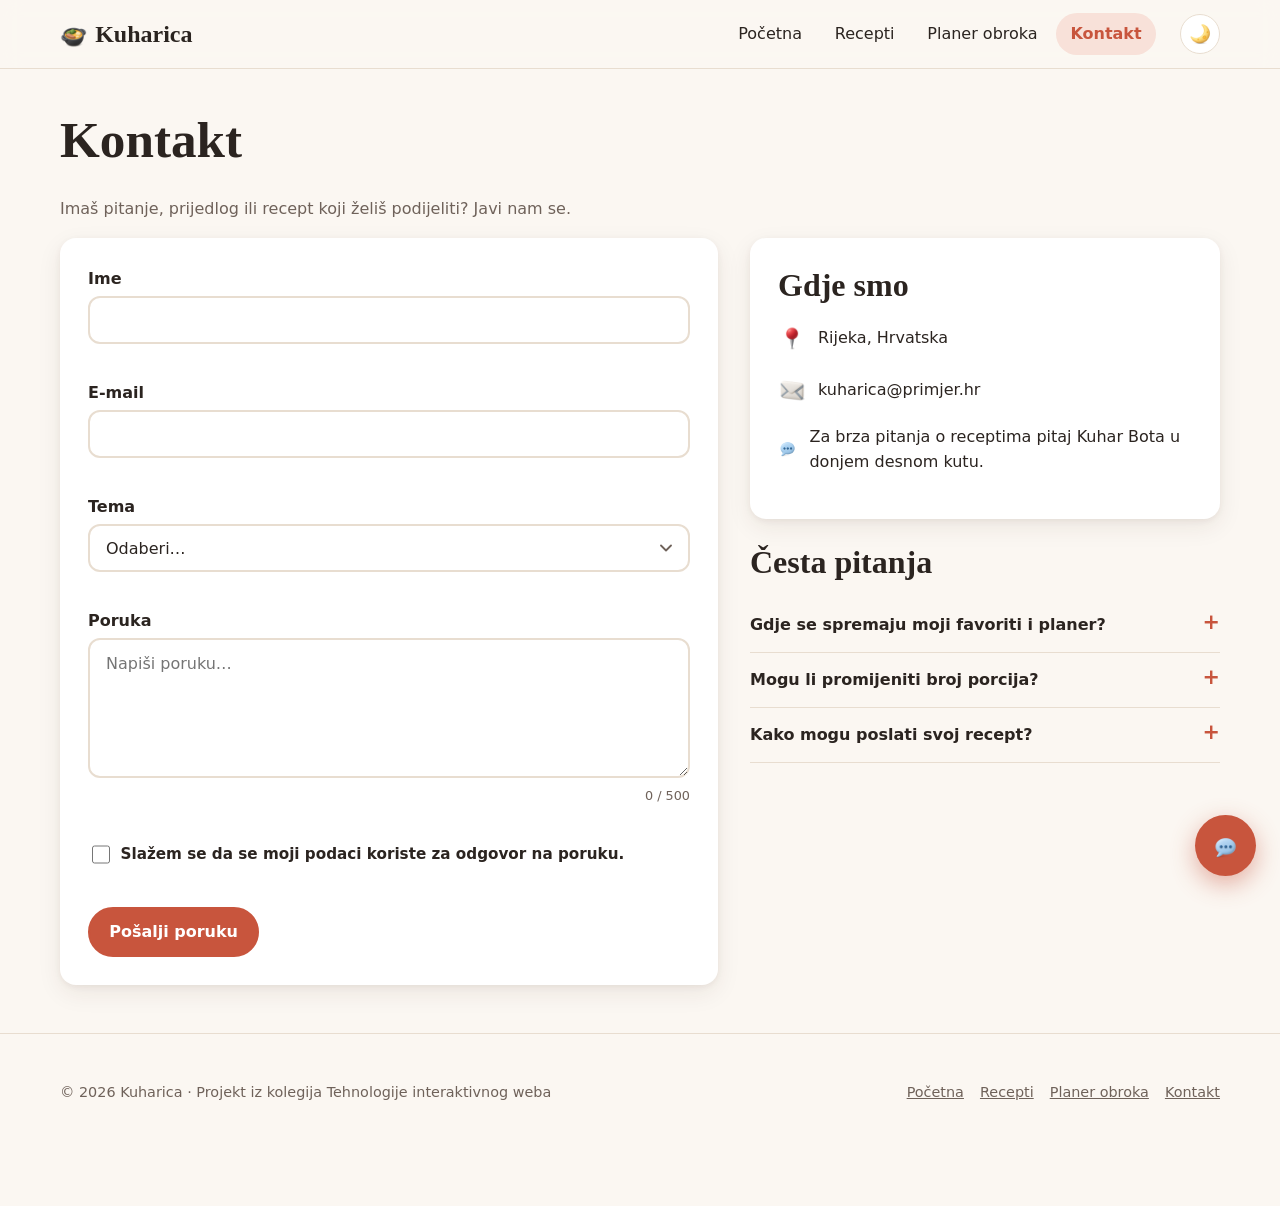
==== contact.html @ 8117932d "Rename code to English, replace emojis with Thiings icons, add recipe filter tags and polish form an" ====
<!DOCTYPE html>
<html lang="hr">
<head>
  <meta charset="UTF-8">
  <meta name="viewport" content="width=device-width, initial-scale=1.0">
  <meta name="description" content="Pošalji nam pitanje ili svoj recept.">
  <title>Kontakt | Kuharica</title>
  <link rel="icon" type="image/png" href="images/icons/pot.png">
  <link rel="stylesheet" href="css/style.css">
</head>
<body data-page="contact">
  <header class="header">
    <div class="wrapper header-content">
      <a href="index.html" class="logo"><span class="logo-icon"><img class="icon" src="images/icons/pot.png" alt=""></span><span class="logo-text">Kuharica</span></a>
      <nav class="navigation" id="navigation" aria-label="Glavna navigacija">
        <a href="index.html">Početna</a>
        <a href="recipes.html">Recepti</a>
        <a href="planner.html">Planer obroka</a>
        <a href="contact.html" class="active" aria-current="page">Kontakt</a>
      </nav>
      <div class="header-actions">
        <button class="btn-icon" id="theme-toggle" aria-label="Promijeni temu"><img class="icon" src="images/icons/moon.png" alt=""></button>
        <button class="btn-icon menu-btn" id="menu-toggle" aria-label="Izbornik" aria-expanded="false" aria-controls="navigation">☰</button>
      </div>
    </div>
  </header>

  <main>
    <div class="wrapper">
      <div class="page-title">
        <h1>Kontakt</h1>
        <p class="subtitle">Imaš pitanje, prijedlog ili recept koji želiš podijeliti? Javi nam se.</p>
      </div>

      <div class="contact-layout">
        <section class="block">
          <form id="contact-form" novalidate>
            <div class="field">
              <label for="name">Ime</label>
              <input type="text" id="name" autocomplete="name">
              <small class="error" aria-live="polite"></small>
            </div>
            <div class="field">
              <label for="email">E-mail</label>
              <input type="email" id="email" autocomplete="email">
              <small class="error" aria-live="polite"></small>
            </div>
            <div class="field">
              <label for="topic">Tema</label>
              <select id="topic">
                <option value="">Odaberi…</option>
                <option value="question">Pitanje o receptu</option>
                <option value="recipe">Želim poslati svoj recept</option>
                <option value="suggestion">Prijedlog ili pohvala</option>
                <option value="other">Ostalo</option>
              </select>
              <small class="error" aria-live="polite"></small>
            </div>
            <div class="field" id="recipe-field" hidden>
              <label for="recipe-name">Naziv recepta</label>
              <input type="text" id="recipe-name" placeholder="npr. Bakine fritule">
              <small class="error" aria-live="polite"></small>
            </div>
            <div class="field">
              <label for="message">Poruka</label>
              <textarea id="message" maxlength="500" placeholder="Napiši poruku…"></textarea>
              <span class="char-count" id="char-count">0 / 500</span>
              <small class="error" aria-live="polite"></small>
            </div>
            <div class="field">
              <label class="checkbox"><input type="checkbox" id="consent"> Slažem se da se moji podaci koriste za odgovor na poruku.</label>
              <small class="error" aria-live="polite"></small>
            </div>
            <button type="submit" class="btn btn-primary">Pošalji poruku</button>
          </form>

          <div class="success" id="success" hidden>
            <p class="success-emoji"><img class="icon" src="images/icons/check.png" alt=""></p>
            <h2>Hvala, <span id="success-name"></span>!</h2>
            <p>Tvoja poruka je zaprimljena. Javit ćemo ti se uskoro.</p>
            <button class="btn" id="new-message" type="button">Pošalji novu poruku</button>
          </div>
        </section>

        <aside>
          <div class="block">
            <h2>Gdje smo</h2>
            <div class="info-item"><span><img class="icon" src="images/icons/pin.png" alt=""></span><p>Rijeka, Hrvatska</p></div>
            <div class="info-item"><span><img class="icon" src="images/icons/envelope.png" alt=""></span><p>kuharica@primjer.hr</p></div>
            <div class="info-item"><span><img class="icon" src="images/icons/speech-bubble.png" alt=""></span><p>Za brza pitanja o receptima pitaj Kuhar Bota u donjem desnom kutu.</p></div>
          </div>

          <div class="questions">
            <h2>Česta pitanja</h2>
            <div class="question">
              <button class="question-btn" aria-expanded="false" aria-controls="answer-1">Gdje se spremaju moji favoriti i planer?</button>
              <div class="answer" id="answer-1" hidden><p>Lokalno u tvom pregledniku (localStorage). Ostaju spremljeni i kad zatvoriš stranicu, ali samo na tom uređaju.</p></div>
            </div>
            <div class="question">
              <button class="question-btn" aria-expanded="false" aria-controls="answer-2">Mogu li promijeniti broj porcija?</button>
              <div class="answer" id="answer-2" hidden><p>Da. Na stranici recepta upiši broj porcija ili koristi gumbe + i −, a količine sastojaka preračunat će se same.</p></div>
            </div>
            <div class="question">
              <button class="question-btn" aria-expanded="false" aria-controls="answer-3">Kako mogu poslati svoj recept?</button>
              <div class="answer" id="answer-3" hidden><p>U obrascu odaberi temu „Želim poslati svoj recept“, upiši naziv i opiši recept u poruci.</p></div>
            </div>
          </div>
        </aside>
      </div>
    </div>

  </main>

  <footer class="footer">
    <div class="wrapper footer-content">
      <p>© 2026 Kuharica · Projekt iz kolegija Tehnologije interaktivnog weba</p>
      <nav aria-label="Navigacija u podnožju"><a href="index.html">Početna</a> <a href="recipes.html">Recepti</a> <a href="planner.html">Planer obroka</a> <a href="contact.html">Kontakt</a></nav>
    </div>
  </footer>

  <script src="js/data.js"></script>
  <script src="js/main.js"></script>
  <script src="js/chatbot.js"></script>
</body>
</html>
---- css/style.css ----
/* =========================================================
   KUHARICA – STILOVI
   ========================================================= */

/* ---------- Varijable i teme ---------- */
:root {
  --background: #fbf7f2;
  --surface: #ffffff;
  --surface-2: #f4ece2;
  --text: #2b2420;
  --text-muted: #6f625a;
  --accent: #c8553d;
  --accent-dark: #a8432e;
  --accent-light: #f8e1d9;
  --green: #5d7a32;
  --border: #e8ddd0;
  --shadow: 0 2px 6px rgba(60, 40, 20, 0.06), 0 8px 24px rgba(60, 40, 20, 0.08);
  --radius: 16px;
  --font-heading: Georgia, "Times New Roman", serif;
  --font-body: system-ui, -apple-system, "Segoe UI", Roboto, Arial, sans-serif;
  --max-width: 1160px;
  color-scheme: light;
}

[data-theme="dark"] {
  --background: #1c1917;
  --surface: #282320;
  --surface-2: #332c28;
  --text: #f3ece6;
  --text-muted: #b5a89f;
  --accent: #e8765c;
  --accent-dark: #f08f78;
  --accent-light: #4a2e26;
  --green: #9bbd6a;
  --border: #3d3531;
  --shadow: 0 2px 6px rgba(0, 0, 0, 0.3), 0 8px 24px rgba(0, 0, 0, 0.35);
  color-scheme: dark;
}

/* ---------- Osnove ---------- */
*,
*::before,
*::after {
  box-sizing: border-box;
}

[hidden] {
  display: none !important;
}

body {
  margin: 0;
  font-family: var(--font-body);
  font-size: 1rem;
  line-height: 1.6;
  color: var(--text);
  background: var(--background);
  transition: background-color 0.3s, color 0.3s;
  display: flex;
  flex-direction: column;
  min-height: 100vh;
}

main {
  flex: 1;
}

h1,
h2,
h3 {
  font-family: var(--font-heading);
  line-height: 1.2;
  margin: 0 0 0.5em;
}

h1 {
  font-size: clamp(2rem, 5vw, 3.2rem);
}

h2 {
  font-size: clamp(1.5rem, 3vw, 2rem);
}

a {
  color: var(--accent);
}

img {
  max-width: 100%;
}

button,
input,
select,
textarea {
  font: inherit;
  color: inherit;
}

:focus-visible {
  outline: 3px solid var(--accent);
  outline-offset: 2px;
}

.wrapper {
  width: min(100% - 2.5rem, var(--max-width));
  margin-inline: auto;
}

.section {
  padding: 3.5rem 0;
}

/* sekcija koja se nastavlja na prethodnu, bez gornjeg razmaka */
.section-no-top {
  padding-top: 0;
}

.section-header {
  display: flex;
  justify-content: space-between;
  align-items: end;
  gap: 1rem;
  flex-wrap: wrap;
  margin-bottom: 1.5rem;
}

.section-header h2 {
  margin: 0;
}

.subtitle {
  color: var(--text-muted);
  margin: 0.25rem 0 0;
}

.visually-hidden {
  position: absolute;
  width: 1px;
  height: 1px;
  overflow: hidden;
  clip: rect(0 0 0 0);
  white-space: nowrap;
}

/* ---------- Gumbi ---------- */
.btn {
  display: inline-flex;
  align-items: center;
  justify-content: center;
  gap: 0.4rem;
  padding: 0.65rem 1.2rem;
  border-radius: 999px;
  border: 2px solid var(--border);
  background: var(--surface);
  font-weight: 600;
  text-decoration: none;
  color: var(--text);
  cursor: pointer;
  transition: transform 0.15s, background-color 0.2s, border-color 0.2s;
}

.btn:hover {
  transform: translateY(-1px);
  border-color: var(--accent);
}

.btn-primary {
  background: var(--accent);
  border-color: var(--accent);
  color: #fff;
}

.btn-primary:hover {
  background: var(--accent-dark);
  border-color: var(--accent-dark);
}

[data-theme="dark"] .btn-primary {
  color: #1c1917;
}

.btn-icon {
  width: 2.5rem;
  height: 2.5rem;
  border-radius: 50%;
  border: 1px solid var(--border);
  background: var(--surface);
  cursor: pointer;
  font-size: 1.1rem;
  display: inline-grid;
  place-items: center;
  transition: background-color 0.2s;
}

.btn-icon:hover {
  background: var(--surface-2);
}

/* ---------- 3D ikone (thiings.co) ----------
   veličina ide u em, pa ikonu skalira font-size roditelja */
.icon {
  display: inline-block;
  width: 1.25em;
  height: 1.25em;
  object-fit: contain;
  vertical-align: -0.3em;
}

.logo-icon .icon,
.hero-illustration .icon,
.category-emoji .icon,
.empty-emoji .icon,
.success-emoji .icon,
.card-image .icon,
.recipe-emoji .icon,
.chat-avatar .icon,
.chat-btn-icon .icon,
.chat-mini .icon {
  width: 1em;
  height: 1em;
  vertical-align: middle;
}

.btn-icon .icon {
  width: 1.4em;
  height: 1.4em;
}

/* ---------- Zaglavlje i navigacija ---------- */
.header {
  position: sticky;
  top: 0;
  z-index: 50;
  background: color-mix(in srgb, var(--background) 88%, transparent);
  backdrop-filter: blur(10px);
  border-bottom: 1px solid var(--border);
}

.header-content {
  display: flex;
  align-items: center;
  gap: 1.5rem;
  height: 4.25rem;
}

.logo {
  display: flex;
  align-items: center;
  gap: 0.5rem;
  font-family: var(--font-heading);
  font-size: 1.5rem;
  font-weight: 700;
  color: var(--text);
  text-decoration: none;
}

.logo-icon {
  font-size: 1.7rem;
}

.navigation {
  display: flex;
  gap: 0.25rem;
  margin-left: auto;
}

.navigation a {
  padding: 0.5rem 0.9rem;
  border-radius: 999px;
  text-decoration: none;
  color: var(--text);
  font-weight: 500;
  transition: background-color 0.2s;
}

.navigation a:hover {
  background: var(--surface-2);
}

.navigation a.active {
  background: var(--accent-light);
  color: var(--accent);
  font-weight: 700;
}

.header-actions {
  display: flex;
  gap: 0.5rem;
}

.menu-btn {
  display: none;
}

/* ---------- Hero (početna) ---------- */
.hero {
  padding: 4rem 0 3rem;
  background:
    radial-gradient(circle at 85% 20%, var(--accent-light), transparent 45%),
    radial-gradient(circle at 10% 90%, color-mix(in srgb, var(--green) 18%, transparent), transparent 40%);
}

.hero-content {
  display: grid;
  grid-template-columns: 1.3fr 1fr;
  gap: 2rem;
  align-items: center;
}

.hero p {
  font-size: 1.15rem;
  color: var(--text-muted);
  max-width: 34rem;
}

.hero-search {
  display: flex;
  gap: 0.5rem;
  margin: 1.5rem 0 1rem;
  max-width: 34rem;
}

.hero-search input {
  flex: 1;
  min-width: 0;
}

.hero-tags {
  display: flex;
  flex-wrap: wrap;
  gap: 0.5rem;
}

.hero-tags a {
  padding: 0.3rem 0.8rem;
  border-radius: 999px;
  background: var(--surface);
  border: 1px solid var(--border);
  font-size: 0.9rem;
  text-decoration: none;
  color: var(--text);
}

.hero-tags a:hover {
  border-color: var(--accent);
}

.hero-illustration {
  font-size: clamp(5rem, 14vw, 9rem);
  text-align: center;
  line-height: 1;
  filter: drop-shadow(0 12px 20px rgba(0, 0, 0, 0.12));
  user-select: none;
}

.hero-illustration span {
  display: inline-block;
  animation: lebdi 4s ease-in-out infinite;
}

.hero-illustration span:nth-child(2) {
  animation-delay: 0.6s;
}

.hero-illustration span:nth-child(3) {
  animation-delay: 1.2s;
}

@keyframes lebdi {
  50% {
    transform: translateY(-10px) rotate(-4deg);
  }
}

/* ---------- Polja obrasca ---------- */
input[type="text"],
input[type="email"],
input[type="search"],
input[type="number"],
select,
textarea {
  padding: 0.7rem 1rem;
  border-radius: 12px;
  border: 2px solid var(--border);
  background: var(--surface);
  transition: border-color 0.2s;
  width: 100%;
  line-height: 1.5;
}

/* jednostruka polja i padajući izbornici iste visine */
input[type="text"],
input[type="email"],
input[type="search"],
input[type="number"],
select {
  height: 3rem;
}

input[type="search"] {
  -webkit-appearance: none;
  appearance: none;
}

/* vlastita strelica, odmaknuta od desnog ruba koliko i tekst od lijevog (1rem) */
select {
  -webkit-appearance: none;
  appearance: none;
  padding-right: 2.75rem;
  background-image: url("data:image/svg+xml,%3Csvg xmlns='http://www.w3.org/2000/svg' viewBox='0 0 12 8'%3E%3Cpath d='M1 1.5l5 5 5-5' fill='none' stroke='%236f625a' stroke-width='1.8' stroke-linecap='round' stroke-linejoin='round'/%3E%3C/svg%3E");
  background-repeat: no-repeat;
  background-position: right 1rem center;
  background-size: 0.75rem;
  cursor: pointer;
}

/* gumbi u istom redu s poljem jednake su visine kao polje */
.hero-search .btn,
.add-to-planner .btn,
.planner-form .btn {
  height: 3rem;
  padding-top: 0;
  padding-bottom: 0;
}

[data-theme="dark"] select {
  background-image: url("data:image/svg+xml,%3Csvg xmlns='http://www.w3.org/2000/svg' viewBox='0 0 12 8'%3E%3Cpath d='M1 1.5l5 5 5-5' fill='none' stroke='%23b5a89f' stroke-width='1.8' stroke-linecap='round' stroke-linejoin='round'/%3E%3C/svg%3E");
}

input:focus,
select:focus,
textarea:focus {
  border-color: var(--accent);
  outline: none;
}

/* ---------- Recept dana ---------- */
.featured {
  display: grid;
  grid-template-columns: 380px 1fr;
  background: var(--surface);
  border-radius: var(--radius);
  overflow: hidden;
  box-shadow: var(--shadow);
}

.featured.animate {
  animation: pojavi 0.45s ease;
}

@keyframes pojavi {
  from {
    opacity: 0;
    transform: translateY(8px);
  }
}

.featured-image {
  background: var(--color);
  display: grid;
  place-items: center;
  font-size: 7rem;
  min-height: 240px;
}

.featured-text {
  padding: 2rem;
}

.featured-text .tag {
  margin-bottom: 10px;
}

.featured-text h3 {
  font-size: 1.9rem;
}

.featured-text .meta {
  margin: 1rem 0 1.5rem;
}

/* ---------- Kategorije ---------- */
.categories {
  display: grid;
  grid-template-columns: repeat(5, 1fr);
  gap: 1rem;
}

.category {
  display: flex;
  flex-direction: column;
  align-items: center;
  gap: 0.2rem;
  padding: 1.5rem 1rem;
  border-radius: var(--radius);
  background: var(--color);
  color: #2b2420;
  text-decoration: none;
  transition: transform 0.2s, box-shadow 0.2s;
}

.category:hover {
  transform: translateY(-4px);
  box-shadow: var(--shadow);
}

.category-emoji {
  font-size: 2.6rem;
}

.category small {
  opacity: 0.75;
}

[data-theme="dark"] .category,
[data-theme="dark"] .card-image,
[data-theme="dark"] .featured-image,
[data-theme="dark"] .recipe-emoji {
  background: color-mix(in srgb, var(--color) 35%, #282320);
  color: var(--text);
}

/* ---------- Kartice recepata ---------- */
.grid {
  display: grid;
  grid-template-columns: repeat(auto-fill, minmax(260px, 1fr));
  gap: 1.5rem;
}

.card {
  --card-image-height: 190px;
  position: relative;
  display: flex;
  flex-direction: column;
  background: var(--surface);
  border-radius: var(--radius);
  overflow: hidden;
  box-shadow: var(--shadow);
  transition: transform 0.2s;
}

.card:hover {
  transform: translateY(-4px);
}

.card-image {
  display: grid;
  place-items: center;
  height: 160px;
  background: var(--color);
  font-size: 4.5rem;
  text-decoration: none;
}

.card-image {
  overflow: hidden;
}

.card-image span {
  transition: transform 0.3s;
}

.card:hover .card-image span {
  transform: scale(1.12) rotate(-6deg);
}

/* fotografije jela ispunjavaju svoj okvir */
.card-image:has(img:not(.icon)),
.featured-image:has(img:not(.icon)),
.recipe-emoji:has(img:not(.icon)) {
  position: relative;
}

.card-image img:not(.icon),
.featured-image img:not(.icon),
.recipe-emoji img:not(.icon) {
  position: absolute;
  inset: 0;
  width: 100%;
  height: 100%;
  object-fit: cover;
  display: block;
  transition: transform 0.4s ease;
}

.card:hover .card-image img:not(.icon) {
  transform: scale(1.06);
}

.card-image {
  height: var(--card-image-height);
}

.featured-image,
.recipe-emoji {
  overflow: hidden;
}

.featured-image:has(img:not(.icon)) {
  min-height: 300px;
}

.card-body {
  padding: 1.1rem 1.25rem 1.25rem;
  flex: 1;
  display: flex;
  flex-direction: column;
}

.card-body .tag {
  margin-bottom: 5px;
}

.card-body h3 {
  font-size: 1.25rem;
  margin: 0.4rem 0;
}

.card-body h3 a {
  color: var(--text);
  text-decoration: none;
}

.card-body h3 a:hover {
  color: var(--accent);
}

.card-body p {
  color: var(--text-muted);
  font-size: 0.95rem;
  margin: 0 0 0.75rem;
  flex: 1;
}

/* traka s kalorijama uz donji rub slike; pri prelasku mišem "izraste" odozdo */
.card-nutrition {
  position: absolute;
  top: var(--card-image-height);
  left: 0;
  right: 0;
  padding: 0.5rem 1rem;
  background: rgba(30, 20, 15, 0.82);
  color: #fff;
  font-size: 0.85rem;
  font-weight: 600;
  text-align: center;
  transform: translateY(-100%);
  clip-path: inset(100% 0 0 0);
  transition: clip-path 0.25s;
  pointer-events: none;
}

.card.show-nutrition .card-nutrition {
  clip-path: inset(0 0 0 0);
}

.tag {
  display: inline-block;
  align-self: flex-start;
  padding: 0.15rem 0.65rem;
  border-radius: 999px;
  background: var(--accent-light);
  color: var(--accent);
  font-size: 0.78rem;
  font-weight: 700;
  text-transform: uppercase;
  letter-spacing: 0.04em;
  text-decoration: none;
}

.meta {
  display: flex;
  flex-wrap: wrap;
  gap: 0.4rem 1rem;
  font-size: 0.88rem;
  color: var(--text-muted);
}

.heart {
  position: absolute;
  top: 0.75rem;
  right: 0.75rem;
  z-index: 2;
  width: 2.4rem;
  height: 2.4rem;
  border-radius: 50%;
  border: none;
  background: rgba(255, 255, 255, 0.9);
  color: var(--accent);
  font-size: 1.3rem;
  line-height: 1;
  cursor: pointer;
  box-shadow: 0 2px 8px rgba(0, 0, 0, 0.12);
  transition: transform 0.15s;
}

.heart:hover {
  transform: scale(1.12);
}

.heart.active {
  animation: puls 0.35s ease;
}

@keyframes puls {
  50% {
    transform: scale(1.3);
  }
}

/* ---------- Poziv na chat (početna) ---------- */
.chat-cta {
  display: flex;
  align-items: center;
  justify-content: space-between;
  gap: 1.5rem;
  flex-wrap: wrap;
  padding: 2rem 2.5rem;
  border-radius: var(--radius);
  background: linear-gradient(120deg, var(--accent), #e0864a);
  color: #fff;
}

.chat-cta h2 {
  margin-bottom: 0.25rem;
}

.chat-cta p {
  margin: 0;
  opacity: 0.92;
}

.chat-cta .btn {
  background: #fff;
  color: #a8432e;
  border-color: #fff;
}

/* ---------- Stranica recepata: filteri ---------- */
.page-title {
  padding: 2.5rem 0 1rem;
}

.filters {
  display: grid;
  grid-template-columns: 2fr repeat(3, 1fr);
  gap: 0.75rem;
  padding: 1.25rem;
  background: var(--surface);
  border-radius: var(--radius);
  box-shadow: var(--shadow);
}

.filters label {
  display: block;
  font-size: 0.82rem;
  font-weight: 600;
  color: var(--text-muted);
  margin-bottom: 0.25rem;
}

.filters-row {
  grid-column: 1 / -1;
  display: flex;
  flex-wrap: wrap;
  align-items: center;
  gap: 0.5rem;
}

.checkbox {
  display: inline-flex !important;
  align-items: center;
  gap: 0.45rem;
  font-size: 0.95rem !important;
  color: var(--text) !important;
  cursor: pointer;
  margin: 0 !important;
}

.checkbox input {
  width: 1.15rem;
  height: 1.15rem;
  accent-color: var(--accent);
}

/* filteri kao tagovi: checkbox je skriven, a cijela oznaka se uključuje/isključuje klikom */
.filters .filter-tag {
  position: relative;
  display: inline-flex;
  align-items: center;
  gap: 0.4rem;
  margin: 0;
  padding: 0.4rem 0.9rem;
  border-radius: 999px;
  border: 1px solid var(--border);
  background: var(--surface);
  color: var(--text);
  font-size: 0.9rem;
  font-weight: 600;
  cursor: pointer;
  user-select: none;
  transition: background-color 0.2s, border-color 0.2s, color 0.2s;
}

.filters .filter-tag:hover {
  border-color: var(--accent);
}

.filter-tag input {
  position: absolute;
  opacity: 0;
  width: 1px;
  height: 1px;
  margin: 0;
  pointer-events: none;
}

.filters .filter-tag:has(input:checked) {
  background: var(--accent-light);
  border-color: var(--accent);
  color: var(--accent);
}

.filter-tag:has(input:focus-visible) {
  outline: 2px solid var(--accent);
  outline-offset: 2px;
}

.filters-row .btn {
  margin-left: auto;
  padding: 0.4rem 1rem;
}

.counter {
  margin: 1.5rem 0 1rem;
  color: var(--text-muted);
  font-weight: 600;
}

.empty {
  text-align: center;
  padding: 3rem 1rem;
}

.empty-emoji {
  font-size: 4rem;
  margin: 0;
}

/* ---------- Pojedinačni recept ---------- */
.breadcrumbs {
  padding: 1.5rem 0;
  font-size: 0.9rem;
  color: var(--text-muted);
}

.breadcrumbs a {
  color: var(--text-muted);
}

.recipe-header {
  display: grid;
  grid-template-columns: 420px 1fr;
  gap: 2.5rem;
  align-items: center;
}

/* na desktopu (dok su slika i tekst jedno pored drugog) više zraka ispod oznake kategorije */
@media (min-width: 761px) {
  .recipe-intro .tag {
    margin-bottom: 15px;
  }
}

.recipe-emoji {
  aspect-ratio: 4 / 3;
  border-radius: 24px;
  background: var(--color);
  display: grid;
  place-items: center;
  font-size: 8rem;
  box-shadow: var(--shadow);
}

.recipe-description {
  font-size: 1.15rem;
  color: var(--text-muted);
}

.recipe-meta {
  list-style: none;
  padding: 0;
  margin: 1rem 0 1.5rem;
  display: flex;
  flex-wrap: wrap;
  gap: 0.5rem;
}

.recipe-meta li {
  padding: 0.4rem 0.9rem;
  background: var(--surface);
  border: 1px solid var(--border);
  border-radius: 999px;
  font-size: 0.92rem;
}

.recipe-meta small {
  color: var(--text-muted);
}

.recipe-actions {
  display: flex;
  flex-wrap: wrap;
  gap: 0.75rem;
  align-items: center;
}

.heart-large {
  position: static;
  width: auto;
  height: auto;
  border-radius: 999px;
  font-size: 1rem;
  padding: 0.65rem 1.2rem;
  box-shadow: none;
  border: 2px solid var(--border);
  background: var(--surface);
}

.heart-large.active {
  background: var(--accent-light);
  border-color: var(--accent);
}

.add-to-planner {
  display: flex;
  gap: 0.5rem;
}

.add-to-planner select {
  width: auto;
  border-radius: 999px;
}

.recipe-body {
  display: grid;
  grid-template-columns: 1fr 1.5fr;
  gap: 2rem;
  margin: 3rem 0 1rem;
  align-items: start;
}

.block {
  background: var(--surface);
  border-radius: var(--radius);
  padding: 1.75rem;
  box-shadow: var(--shadow);
}

.servings {
  display: flex;
  align-items: center;
  gap: 0.5rem;
  margin-bottom: 1rem;
  font-weight: 600;
}

.servings input {
  width: 4.5rem;
  height: 2.5rem;
  text-align: center;
  padding: 0.45rem;
}

.ingredients-list {
  list-style: none;
  padding: 0;
  margin: 0;
}

.ingredients-list li {
  padding: 0.6rem 0.25rem;
  border-bottom: 1px dashed var(--border);
  cursor: pointer;
  transition: opacity 0.2s;
}

.ingredients-list li::before {
  content: "○ ";
  color: var(--accent);
}

.ingredients-list li.checked {
  opacity: 0.45;
  text-decoration: line-through;
}

.ingredients-list li.checked::before {
  content: "● ";
}

.quantity {
  font-weight: 700;
  color: var(--accent);
}

.steps {
  counter-reset: korak;
  list-style: none;
  padding: 0;
  margin: 0;
}

.steps li {
  counter-increment: korak;
  position: relative;
  padding: 0.9rem 0.75rem 0.9rem 3.25rem;
  border-radius: 12px;
  cursor: pointer;
  transition: background-color 0.2s, opacity 0.2s;
}

.steps li:hover {
  background: var(--surface-2);
}

.steps li::before {
  content: counter(korak);
  position: absolute;
  left: 0.6rem;
  top: 0.8rem;
  width: 1.9rem;
  height: 1.9rem;
  border-radius: 50%;
  background: var(--accent);
  color: #fff;
  display: grid;
  place-items: center;
  font-weight: 700;
  font-size: 0.9rem;
}

.steps li.done {
  opacity: 0.5;
}

.steps li.done::before {
  content: "✓";
  background: var(--green);
}

.progress {
  height: 8px;
  background: var(--surface-2);
  border-radius: 999px;
  margin-top: 1rem;
  overflow: hidden;
}

.progress-bar {
  height: 100%;
  width: 0;
  background: var(--green);
  transition: width 0.4s ease;
}

.tip {
  font-size: 0.88rem;
  color: var(--text-muted);
  margin: 0.75rem 0 0;
}

/* ---------- Planer ---------- */
.planner-form {
  display: flex;
  flex-wrap: wrap;
  gap: 0.75rem;
  align-items: end;
  padding: 1.25rem;
  background: var(--surface);
  border-radius: var(--radius);
  box-shadow: var(--shadow);
  margin-bottom: 2rem;
}

.planner-form > div {
  flex: 1 1 200px;
}

.planner-form label {
  display: block;
  font-size: 0.82rem;
  font-weight: 600;
  color: var(--text-muted);
  margin-bottom: 0.25rem;
}

.planner-layout {
  display: grid;
  grid-template-columns: 1fr 320px;
  gap: 2rem;
  align-items: start;
}

.week {
  display: grid;
  grid-template-columns: repeat(auto-fill, minmax(180px, 1fr));
  gap: 1rem;
}

.day {
  background: var(--surface);
  border-radius: var(--radius);
  padding: 1rem;
  box-shadow: var(--shadow);
  min-height: 120px;
}

.day h3 {
  font-size: 1.05rem;
  padding-bottom: 0.5rem;
  border-bottom: 2px solid var(--accent-light);
}

.day ul {
  list-style: none;
  padding: 0;
  margin: 0;
}

.day li {
  display: flex;
  justify-content: space-between;
  align-items: center;
  gap: 0.5rem;
  padding: 0.35rem 0;
  font-size: 0.92rem;
}

.day li a {
  color: var(--text);
  text-decoration: none;
}

.day li a:hover {
  color: var(--accent);
}

.remove {
  flex-shrink: 0;
  border: none;
  background: var(--surface-2);
  width: 1.6rem;
  height: 1.6rem;
  border-radius: 50%;
  cursor: pointer;
  font-size: 0.75rem;
}

.remove:hover {
  background: var(--accent);
  color: #fff;
}

.day-empty {
  color: var(--text-muted);
  font-size: 0.88rem;
  font-style: italic;
  margin: 0;
}

.shopping {
  position: sticky;
  top: 5.5rem;
}

.shopping h2 {
  font-size: 1.4rem;
}

.shopping-list {
  list-style: none;
  padding: 0;
  margin: 0 0 1rem;
  max-height: 60vh;
  overflow-y: auto;
}

.shopping-list li {
  padding: 0.35rem 0;
  border-bottom: 1px dashed var(--border);
}

.shopping-list label {
  display: flex;
  gap: 0.6rem;
  align-items: baseline;
  cursor: pointer;
}

.shopping-list input {
  accent-color: var(--green);
}

.shopping-list li.purchased span {
  text-decoration: line-through;
  opacity: 0.5;
}

/* ---------- Kontakt ---------- */
.contact-layout {
  display: grid;
  grid-template-columns: 1.4fr 1fr;
  gap: 2rem;
  align-items: start;
}

.field {
  margin-bottom: 1.1rem;
}

.field > label {
  display: block;
  font-weight: 600;
  margin-bottom: 0.3rem;
}

.field textarea {
  resize: vertical;
  min-height: 140px;
}

.invalid {
  border-color: #d03b3b !important;
}

.error {
  display: block;
  color: #d03b3b;
  font-size: 0.85rem;
  min-height: 1.1em;
  margin-top: 0.2rem;
}

[data-theme="dark"] .error {
  color: #ff8a80;
}

.char-count {
  display: block;
  text-align: right;
  font-size: 0.8rem;
  color: var(--text-muted);
}

.char-count.warning {
  color: var(--accent);
  font-weight: 700;
}

.success {
  text-align: center;
  padding: 2rem 1rem;
  animation: pojavi 0.4s ease;
}

.success-emoji {
  font-size: 4rem;
  margin: 0;
}

.info-item {
  display: flex;
  align-items: center;
  gap: 0.75rem;
  margin-bottom: 1rem;
}

.info-item span:first-child {
  font-size: 1.4rem;
}

.info-item p {
  margin: 0;
}

.questions {
  margin-top: 1.5rem;
}

.question {
  border-bottom: 1px solid var(--border);
}

.question-btn {
  width: 100%;
  text-align: left;
  padding: 0.9rem 0;
  background: none;
  border: none;
  font-weight: 600;
  cursor: pointer;
  display: flex;
  justify-content: space-between;
  gap: 1rem;
}

.question-btn::after {
  content: "+";
  font-size: 1.3rem;
  line-height: 1;
  color: var(--accent);
  transition: transform 0.2s;
}

.question-btn[aria-expanded="true"]::after {
  transform: rotate(45deg);
}

.answer {
  padding-bottom: 1rem;
  color: var(--text-muted);
}

.answer p {
  margin: 0;
}

/* ---------- Podnožje ---------- */
.footer {
  margin-top: 3rem;
  padding: 2rem 0 5.5rem;
  border-top: 1px solid var(--border);
  color: var(--text-muted);
  font-size: 0.9rem;
}

.footer-content {
  display: flex;
  justify-content: space-between;
  align-items: center;
  flex-wrap: wrap;
  gap: 1rem;
}

.footer nav {
  display: flex;
  gap: 1rem;
}

.footer a {
  color: var(--text-muted);
}

/* ---------- Obavijesti (toast) ---------- */
.toasts {
  position: fixed;
  left: 50%;
  bottom: 1.5rem;
  transform: translateX(-50%);
  z-index: 200;
  display: flex;
  flex-direction: column;
  gap: 0.5rem;
  align-items: center;
  pointer-events: none;
}

.toast {
  background: var(--text);
  color: var(--background);
  padding: 0.7rem 1.3rem;
  border-radius: 999px;
  font-weight: 600;
  box-shadow: var(--shadow);
  animation: pojavi 0.3s ease;
  transition: opacity 0.4s, transform 0.4s;
}

.toast.fade-out {
  opacity: 0;
  transform: translateY(10px);
}

/* =========================================================
   CHATBOT
   ========================================================= */
.chat-btn {
  position: fixed;
  right: 1.5rem;
  bottom: 1.5rem;
  z-index: 100;
  width: 3.8rem;
  height: 3.8rem;
  border-radius: 50%;
  border: none;
  background: var(--accent);
  color: #fff;
  font-size: 1.7rem;
  cursor: pointer;
  box-shadow: 0 8px 24px rgba(200, 85, 61, 0.45);
  transition: transform 0.2s;
}

.chat-btn:hover {
  transform: scale(1.08);
}

.chat-btn.open .chat-btn-icon {
  display: none;
}

.chat-btn.open::after {
  content: "✕";
  font-size: 1.3rem;
}

.chat-window {
  position: fixed;
  right: 1.5rem;
  bottom: 6.2rem;
  z-index: 100;
  width: 370px;
  height: min(560px, calc(100vh - 8rem));
  display: flex;
  flex-direction: column;
  background: var(--surface);
  border-radius: 20px;
  box-shadow: 0 16px 48px rgba(0, 0, 0, 0.22);
  overflow: hidden;
  animation: otvoriChat 0.25s ease;
  border: 1px solid var(--border);
}

@keyframes otvoriChat {
  from {
    opacity: 0;
    transform: translateY(16px) scale(0.97);
  }
}

.chat-header {
  display: flex;
  align-items: center;
  gap: 0.75rem;
  padding: 0.85rem 1rem;
  background: var(--accent);
  color: #fff;
}

.chat-avatar {
  width: 2.5rem;
  height: 2.5rem;
  border-radius: 50%;
  background: rgba(255, 255, 255, 0.25);
  display: grid;
  place-items: center;
  font-size: 1.4rem;
}

.chat-title {
  flex: 1;
  display: flex;
  flex-direction: column;
  line-height: 1.25;
}

.chat-title small {
  opacity: 0.85;
}

.chat-action {
  background: rgba(255, 255, 255, 0.18);
  border: none;
  color: #fff;
  width: 2rem;
  height: 2rem;
  border-radius: 50%;
  cursor: pointer;
}

.chat-action:hover {
  background: rgba(255, 255, 255, 0.32);
}

.chat-messages {
  flex: 1;
  overflow-y: auto;
  padding: 1rem;
  display: flex;
  flex-direction: column;
  gap: 0.6rem;
  background: var(--background);
}

.chat-message {
  max-width: 88%;
  padding: 0.65rem 0.9rem;
  border-radius: 16px;
  font-size: 0.93rem;
  line-height: 1.45;
  animation: pojavi 0.25s ease;
  overflow-wrap: anywhere;
}

.chat-message.bot {
  align-self: flex-start;
  background: var(--surface);
  border: 1px solid var(--border);
  border-bottom-left-radius: 4px;
}

.chat-message.user {
  align-self: flex-end;
  background: var(--accent);
  color: #fff;
  border-bottom-right-radius: 4px;
}

[data-theme="dark"] .chat-message.user {
  color: #1c1917;
}

.chat-message ul,
.chat-message ol {
  margin: 0.4rem 0;
  padding-left: 1.2rem;
}

.chat-message li {
  margin-bottom: 0.25rem;
}

.chat-recipes {
  list-style: none;
  padding-left: 0 !important;
}

.chat-recipes li {
  display: flex;
  gap: 0.6rem;
  align-items: center;
  padding: 0.4rem 0.6rem;
  background: var(--surface-2);
  border-radius: 10px;
}

.chat-mini {
  width: 48px;
  height: 48px;
  flex-shrink: 0;
  border-radius: 8px;
  object-fit: cover;
  display: grid;
  place-items: center;
  font-size: 1.6rem;
  background: var(--surface);
}

.chat-message a {
  font-weight: 600;
}

.chat-message small {
  color: var(--text-muted);
}

.typing {
  display: flex;
  gap: 4px;
  padding: 0.85rem 1rem;
}

.typing span {
  width: 7px;
  height: 7px;
  border-radius: 50%;
  background: var(--text-muted);
  animation: tocka 1s infinite;
}

.typing span:nth-child(2) {
  animation-delay: 0.15s;
}

.typing span:nth-child(3) {
  animation-delay: 0.3s;
}

@keyframes tocka {
  50% {
    transform: translateY(-4px);
    opacity: 0.4;
  }
}

.chat-chips {
  display: flex;
  flex-wrap: wrap;
  gap: 0.3rem;
  padding: 0 0.75rem;
  background: var(--background);
}

.chat-chips:not(:empty) {
  padding-bottom: 0.6rem;
}

.chip {
  flex-shrink: 0;
  padding: 0.25rem 0.65rem;
  border-radius: 999px;
  border: 1px solid var(--accent);
  background: var(--surface);
  color: var(--accent);
  font-size: 0.75rem;
  font-weight: 600;
  line-height: 1.4;
  cursor: pointer;
  white-space: nowrap;
}

.chip:hover {
  background: var(--accent);
  color: #fff;
}

.chat-form {
  display: flex;
  gap: 0.5rem;
  padding: 0.75rem;
  border-top: 1px solid var(--border);
  background: var(--surface);
}

.chat-form input {
  flex: 1;
  border-radius: 999px;
  padding: 0.6rem 1rem;
}

.chat-form button {
  width: 2.6rem;
  height: 2.6rem;
  flex-shrink: 0;
  border-radius: 50%;
  border: none;
  background: var(--accent);
  color: #fff;
  cursor: pointer;
}

/* =========================================================
   PRILAGODBA ZA MOBITELE I TABLETE
   ========================================================= */
@media (max-width: 960px) {
  .categories {
    grid-template-columns: repeat(3, 1fr);
  }

  .filters {
    grid-template-columns: 1fr 1fr;
  }

  .filters > div:first-child {
    grid-column: 1 / -1;
  }

  .recipe-body,
  .planner-layout,
  .contact-layout {
    grid-template-columns: 1fr;
  }

  .shopping {
    position: static;
  }
}

@media (max-width: 760px) {
  .menu-btn {
    display: inline-grid;
  }

  .navigation {
    position: absolute;
    top: 100%;
    left: 0;
    right: 0;
    flex-direction: column;
    padding: 0.75rem 1.25rem 1.25rem;
    background: var(--background);
    border-bottom: 1px solid var(--border);
    box-shadow: var(--shadow);
    display: none;
  }

  .navigation.open {
    display: flex;
  }

  .navigation a {
    padding: 0.8rem 1rem;
  }

  .header-actions {
    margin-left: auto;
  }

  .hero {
    padding-top: 2.5rem;
  }

  .hero-content {
    grid-template-columns: 1fr;
  }

  .hero-illustration {
    display: none;
  }

  .featured {
    grid-template-columns: 1fr;
  }

  .featured-image {
    min-height: 170px;
    font-size: 5rem;
  }

  .featured-text {
    padding: 1.5rem;
  }

  .recipe-header {
    grid-template-columns: 1fr;
    gap: 1.5rem;
  }

  .recipe-emoji {
    aspect-ratio: auto;
    height: 240px;
    font-size: 6rem;
  }

  .section {
    padding: 2.5rem 0;
  }

  .section-no-top {
    padding-top: 0;
  }

  .chat-cta {
    padding: 1.5rem;
  }
}

@media (max-width: 520px) {
  .categories {
    grid-template-columns: repeat(2, 1fr);
  }

  .filters {
    grid-template-columns: 1fr;
  }

  .filters-row .btn {
    margin-left: 0;
  }

  .hero-search {
    flex-direction: column;
  }

  .hero-search input {
    flex: none;
  }

  .add-to-planner {
    width: 100%;
  }

  .add-to-planner select {
    flex: 1;
  }

  .chat-window {
    right: 0;
    left: 0;
    bottom: 0;
    width: 100%;
    height: 100%;
    border-radius: 0;
    z-index: 150;
  }

  .chat-btn.open {
    display: none;
  }
}
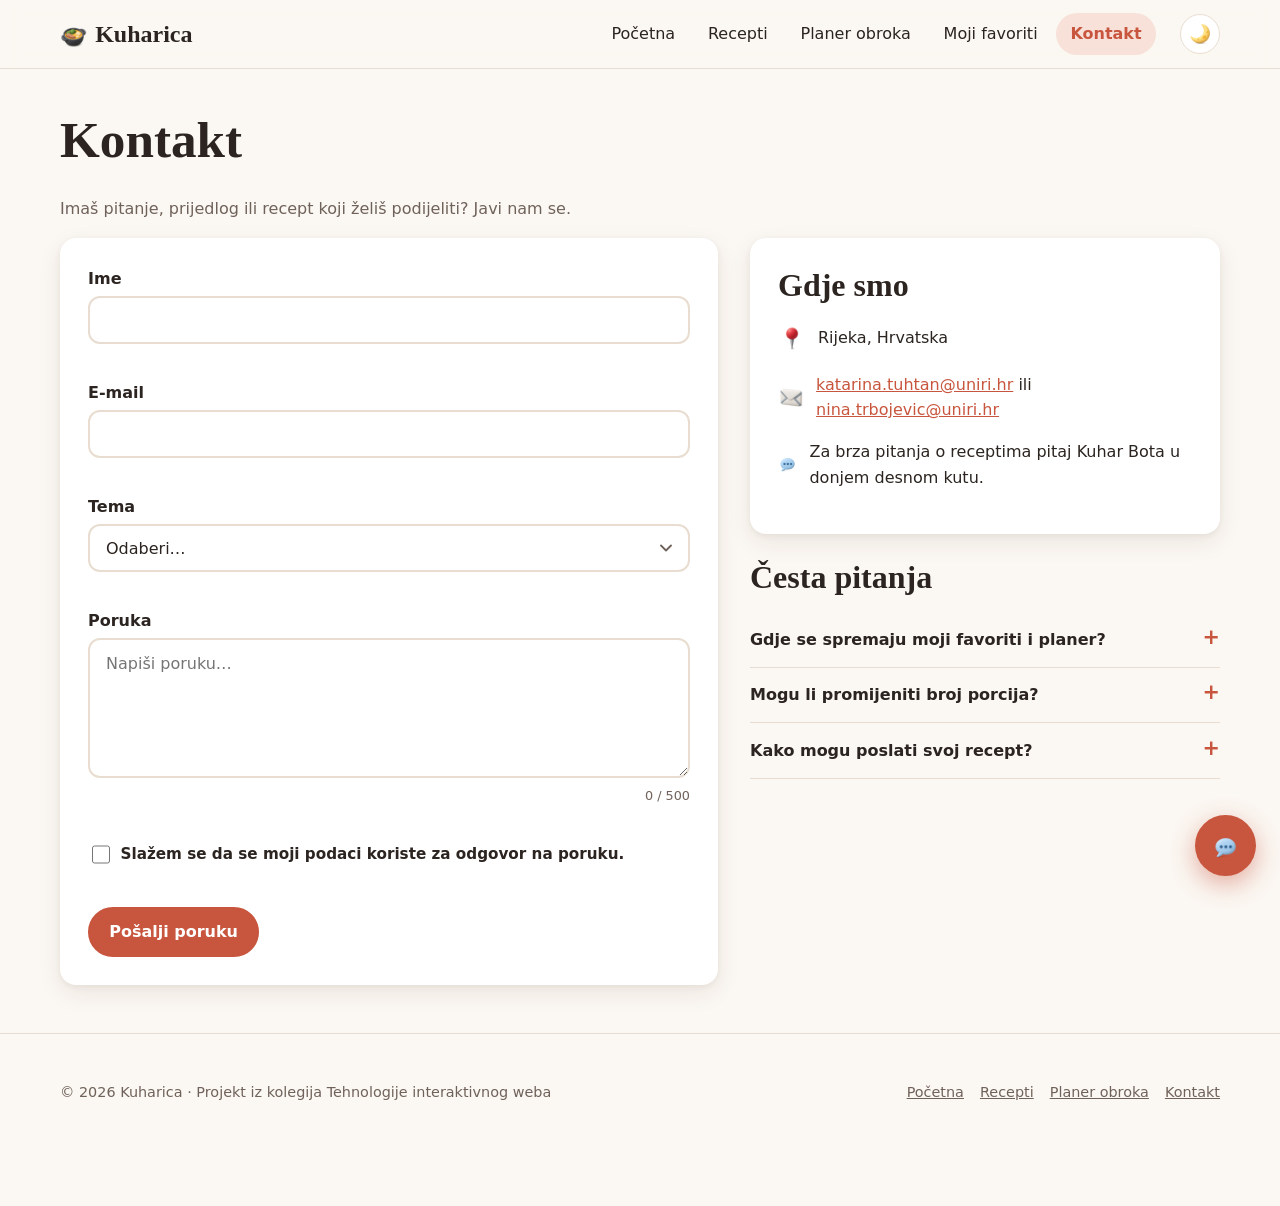
==== commit c17c9d9c: "added formspree for form" ====
--- a/contact.html
+++ b/contact.html
@@ -1,5 +1,6 @@
 <!DOCTYPE html>
 <html lang="hr">
+
 <head>
   <meta charset="UTF-8">
   <meta name="viewport" content="width=device-width, initial-scale=1.0">
@@ -8,19 +9,24 @@
   <link rel="icon" type="image/png" href="images/icons/pot.png">
   <link rel="stylesheet" href="css/style.css">
 </head>
+
 <body data-page="contact">
   <header class="header">
     <div class="wrapper header-content">
-      <a href="index.html" class="logo"><span class="logo-icon"><img class="icon" src="images/icons/pot.png" alt=""></span><span class="logo-text">Kuharica</span></a>
+      <a href="index.html" class="logo"><span class="logo-icon"><img class="icon" src="images/icons/pot.png"
+            alt=""></span><span class="logo-text">Kuharica</span></a>
       <nav class="navigation" id="navigation" aria-label="Glavna navigacija">
         <a href="index.html">Početna</a>
         <a href="recipes.html">Recepti</a>
         <a href="planner.html">Planer obroka</a>
+        <a href="favorites.html">Moji favoriti</a>
         <a href="contact.html" class="active" aria-current="page">Kontakt</a>
       </nav>
       <div class="header-actions">
-        <button class="btn-icon" id="theme-toggle" aria-label="Promijeni temu"><img class="icon" src="images/icons/moon.png" alt=""></button>
-        <button class="btn-icon menu-btn" id="menu-toggle" aria-label="Izbornik" aria-expanded="false" aria-controls="navigation">☰</button>
+        <button class="btn-icon" id="theme-toggle" aria-label="Promijeni temu"><img class="icon"
+            src="images/icons/moon.png" alt=""></button>
+        <button class="btn-icon menu-btn" id="menu-toggle" aria-label="Izbornik" aria-expanded="false"
+          aria-controls="navigation">☰</button>
       </div>
     </div>
   </header>
@@ -34,20 +40,20 @@
 
       <div class="contact-layout">
         <section class="block">
-          <form id="contact-form" novalidate>
+          <form id="contact-form" action="https://formspree.io/f/myewdglk" method="POST" novalidate>
             <div class="field">
               <label for="name">Ime</label>
-              <input type="text" id="name" autocomplete="name">
+              <input type="text" id="name" name="name" autocomplete="name">
               <small class="error" aria-live="polite"></small>
             </div>
             <div class="field">
               <label for="email">E-mail</label>
-              <input type="email" id="email" autocomplete="email">
+              <input type="email" id="email" name="email" autocomplete="email">
               <small class="error" aria-live="polite"></small>
             </div>
             <div class="field">
               <label for="topic">Tema</label>
-              <select id="topic">
+              <select id="topic" name="topic">
                 <option value="">Odaberi…</option>
                 <option value="question">Pitanje o receptu</option>
                 <option value="recipe">Želim poslati svoj recept</option>
@@ -58,20 +64,21 @@
             </div>
             <div class="field" id="recipe-field" hidden>
               <label for="recipe-name">Naziv recepta</label>
-              <input type="text" id="recipe-name" placeholder="npr. Bakine fritule">
+              <input type="text" id="recipe-name" name="recipe" placeholder="npr. Bakine fritule">
               <small class="error" aria-live="polite"></small>
             </div>
             <div class="field">
               <label for="message">Poruka</label>
-              <textarea id="message" maxlength="500" placeholder="Napiši poruku…"></textarea>
+              <textarea id="message" name="message" maxlength="500" placeholder="Napiši poruku…"></textarea>
               <span class="char-count" id="char-count">0 / 500</span>
               <small class="error" aria-live="polite"></small>
             </div>
             <div class="field">
-              <label class="checkbox"><input type="checkbox" id="consent"> Slažem se da se moji podaci koriste za odgovor na poruku.</label>
+              <label class="checkbox"><input type="checkbox" id="consent"> Slažem se da se moji podaci koriste za
+                odgovor na poruku.</label>
               <small class="error" aria-live="polite"></small>
             </div>
-            <button type="submit" class="btn btn-primary">Pošalji poruku</button>
+            <button type="submit" class="btn btn-primary" id="send-btn">Pošalji poruku</button>
           </form>
 
           <div class="success" id="success" hidden>
@@ -85,24 +92,45 @@
         <aside>
           <div class="block">
             <h2>Gdje smo</h2>
-            <div class="info-item"><span><img class="icon" src="images/icons/pin.png" alt=""></span><p>Rijeka, Hrvatska</p></div>
-            <div class="info-item"><span><img class="icon" src="images/icons/envelope.png" alt=""></span><p>kuharica@primjer.hr</p></div>
-            <div class="info-item"><span><img class="icon" src="images/icons/speech-bubble.png" alt=""></span><p>Za brza pitanja o receptima pitaj Kuhar Bota u donjem desnom kutu.</p></div>
+            <div class="info-item"><span><img class="icon" src="images/icons/pin.png" alt=""></span>
+              <p>Rijeka, Hrvatska</p>
+            </div>
+            <div class="info-item">
+              <span><img class="icon" src="images/icons/envelope.png" alt=""></span>
+              <p>
+                <a href="mailto:katarina.tuhtan@uniri.hr">katarina.tuhtan@uniri.hr</a> ili <a
+                  href="mailto:nina.trbojevic@uniri.hr">nina.trbojevic@uniri.hr</a>
+              </p>
+            </div>
+            <div class="info-item"><span><img class="icon" src="images/icons/speech-bubble.png" alt=""></span>
+              <p>Za brza pitanja o receptima pitaj Kuhar Bota u donjem desnom kutu.</p>
+            </div>
           </div>
 
           <div class="questions">
             <h2>Česta pitanja</h2>
             <div class="question">
-              <button class="question-btn" aria-expanded="false" aria-controls="answer-1">Gdje se spremaju moji favoriti i planer?</button>
-              <div class="answer" id="answer-1" hidden><p>Lokalno u tvom pregledniku (localStorage). Ostaju spremljeni i kad zatvoriš stranicu, ali samo na tom uređaju.</p></div>
+              <button class="question-btn" aria-expanded="false" aria-controls="answer-1">Gdje se spremaju moji favoriti
+                i planer?</button>
+              <div class="answer" id="answer-1" hidden>
+                <p>Lokalno u tvom pregledniku (localStorage). Ostaju spremljeni i kad zatvoriš stranicu, ali samo na tom
+                  uređaju.</p>
+              </div>
             </div>
             <div class="question">
-              <button class="question-btn" aria-expanded="false" aria-controls="answer-2">Mogu li promijeniti broj porcija?</button>
-              <div class="answer" id="answer-2" hidden><p>Da. Na stranici recepta upiši broj porcija ili koristi gumbe + i −, a količine sastojaka preračunat će se same.</p></div>
+              <button class="question-btn" aria-expanded="false" aria-controls="answer-2">Mogu li promijeniti broj
+                porcija?</button>
+              <div class="answer" id="answer-2" hidden>
+                <p>Da. Na stranici recepta upiši broj porcija ili koristi gumbe + i −, a količine sastojaka preračunat
+                  će se same.</p>
+              </div>
             </div>
             <div class="question">
-              <button class="question-btn" aria-expanded="false" aria-controls="answer-3">Kako mogu poslati svoj recept?</button>
-              <div class="answer" id="answer-3" hidden><p>U obrascu odaberi temu „Želim poslati svoj recept“, upiši naziv i opiši recept u poruci.</p></div>
+              <button class="question-btn" aria-expanded="false" aria-controls="answer-3">Kako mogu poslati svoj
+                recept?</button>
+              <div class="answer" id="answer-3" hidden>
+                <p>U obrascu odaberi temu „Želim poslati svoj recept“, upiši naziv i opiši recept u poruci.</p>
+              </div>
             </div>
           </div>
         </aside>
@@ -114,7 +142,8 @@
   <footer class="footer">
     <div class="wrapper footer-content">
       <p>© 2026 Kuharica · Projekt iz kolegija Tehnologije interaktivnog weba</p>
-      <nav aria-label="Navigacija u podnožju"><a href="index.html">Početna</a> <a href="recipes.html">Recepti</a> <a href="planner.html">Planer obroka</a> <a href="contact.html">Kontakt</a></nav>
+      <nav aria-label="Navigacija u podnožju"><a href="index.html">Početna</a> <a href="recipes.html">Recepti</a> <a
+          href="planner.html">Planer obroka</a> <a href="contact.html">Kontakt</a></nav>
     </div>
   </footer>
 
@@ -122,4 +151,5 @@
   <script src="js/main.js"></script>
   <script src="js/chatbot.js"></script>
 </body>
-</html>
+
+</html>
--- a/css/style.css
+++ b/css/style.css
@@ -1208,6 +1208,57 @@
   opacity: 0.5;
 }
 
+.shopping-days {
+  display: flex;
+  flex-wrap: wrap;
+  gap: 0.4rem;
+  margin-bottom: 0.75rem;
+}
+
+.shopping-days .filter-tag {
+  position: relative;
+  display: inline-flex;
+  align-items: center;
+  padding: 0.3rem 0.75rem;
+  border-radius: 999px;
+  border: 1px solid var(--border);
+  background: var(--surface);
+  color: var(--text);
+  font-size: 0.85rem;
+  font-weight: 600;
+  cursor: pointer;
+}
+
+.shopping-days .filter-tag:hover {
+  border-color: var(--accent);
+}
+
+.shopping-days .filter-tag:has(input:checked) {
+  background: var(--accent-light);
+  border-color: var(--accent);
+  color: var(--accent);
+}
+
+.shopping-list .shopping-recipe {
+  margin-top: 0.9rem;
+  padding: 0 0 0.25rem;
+  border-bottom: 2px solid var(--accent-light);
+  color: var(--accent);
+  font-size: 0.85rem;
+  font-weight: 700;
+  text-transform: uppercase;
+  letter-spacing: 0.04em;
+}
+
+.shopping-list .shopping-recipe:first-child {
+  margin-top: 0;
+}
+
+.shopping-list .shopping-recipe small {
+  color: var(--text-muted);
+  font-weight: 600;
+}
+
 /* ---------- Kontakt ---------- */
 .contact-layout {
   display: grid;
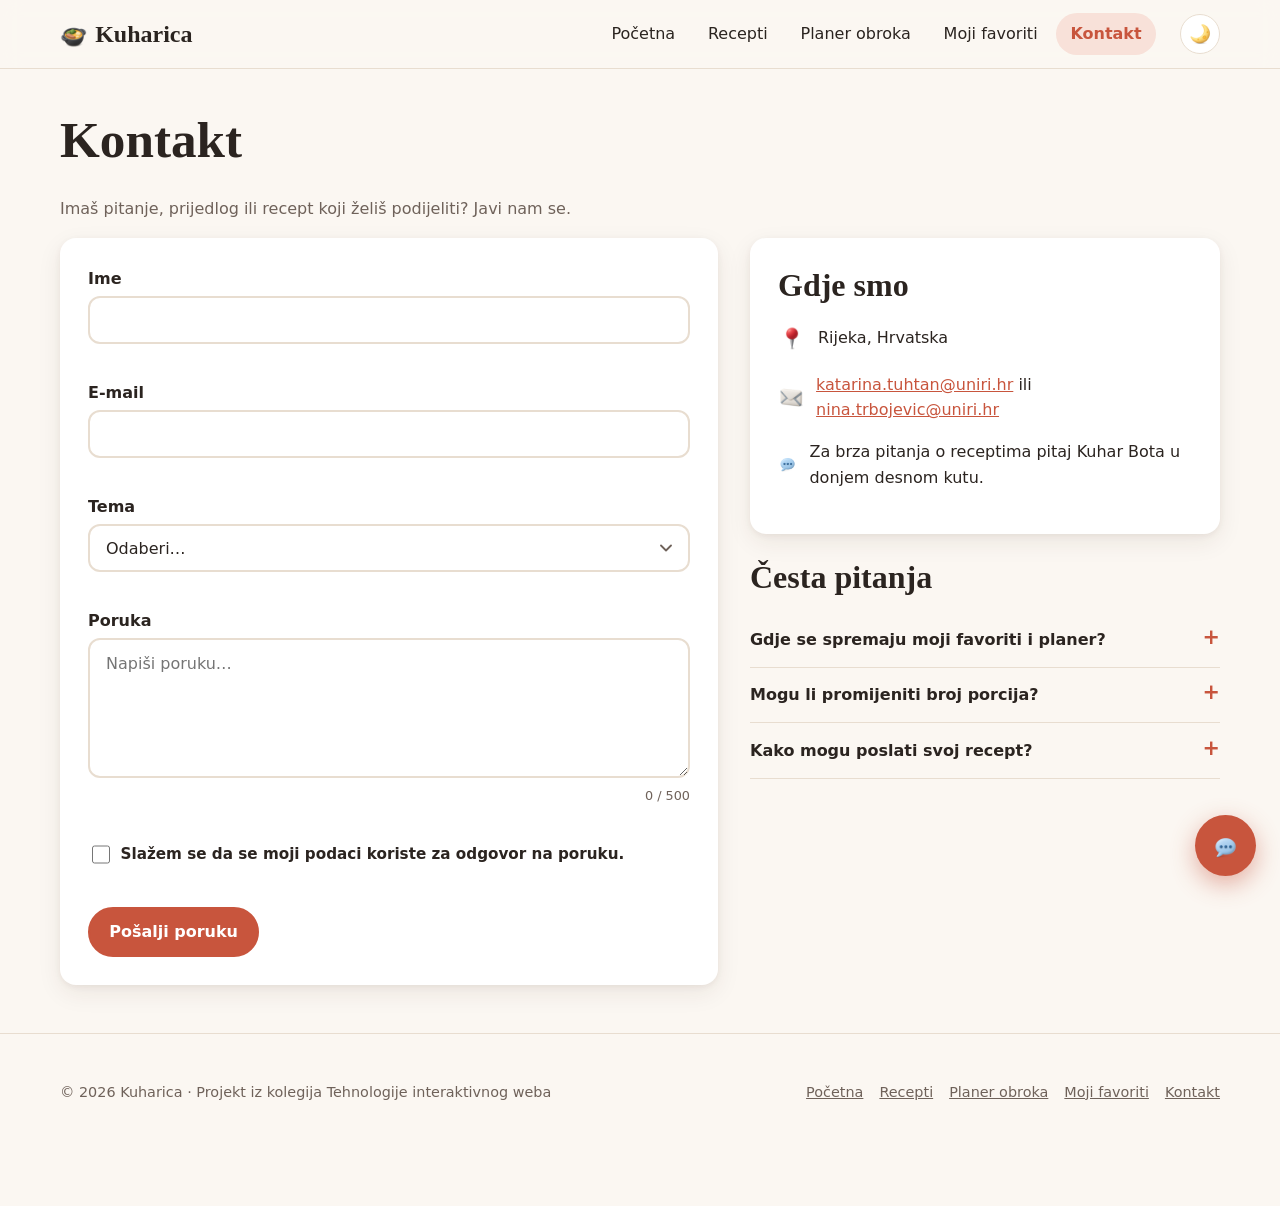
==== commit 2e84fb71: "fixed footer nav" ====
--- a/contact.html
+++ b/contact.html
@@ -143,7 +143,7 @@
     <div class="wrapper footer-content">
       <p>© 2026 Kuharica · Projekt iz kolegija Tehnologije interaktivnog weba</p>
       <nav aria-label="Navigacija u podnožju"><a href="index.html">Početna</a> <a href="recipes.html">Recepti</a> <a
-          href="planner.html">Planer obroka</a> <a href="contact.html">Kontakt</a></nav>
+          href="planner.html">Planer obroka</a> <a href="favorites.html">Moji favoriti</a> <a href="contact.html">Kontakt</a></nav>
     </div>
   </footer>
 
--- a/css/style.css
+++ b/css/style.css
@@ -1702,6 +1702,22 @@
   cursor: pointer;
 }
 
+/* napomena uz recepte iz vanjske baze (TheMealDB) */
+.chat-external-note {
+  margin: 0.4rem 0;
+  padding: 0.4rem 0.6rem;
+  border-left: 3px solid var(--accent);
+  background: var(--accent-light);
+  border-radius: 6px;
+  font-size: 0.82rem;
+}
+
+.chat-external-note .icon {
+  width: 1.1em;
+  height: 1.1em;
+  vertical-align: -0.2em;
+}
+
 /* =========================================================
    PRILAGODBA ZA MOBITELE I TABLETE
    ========================================================= */
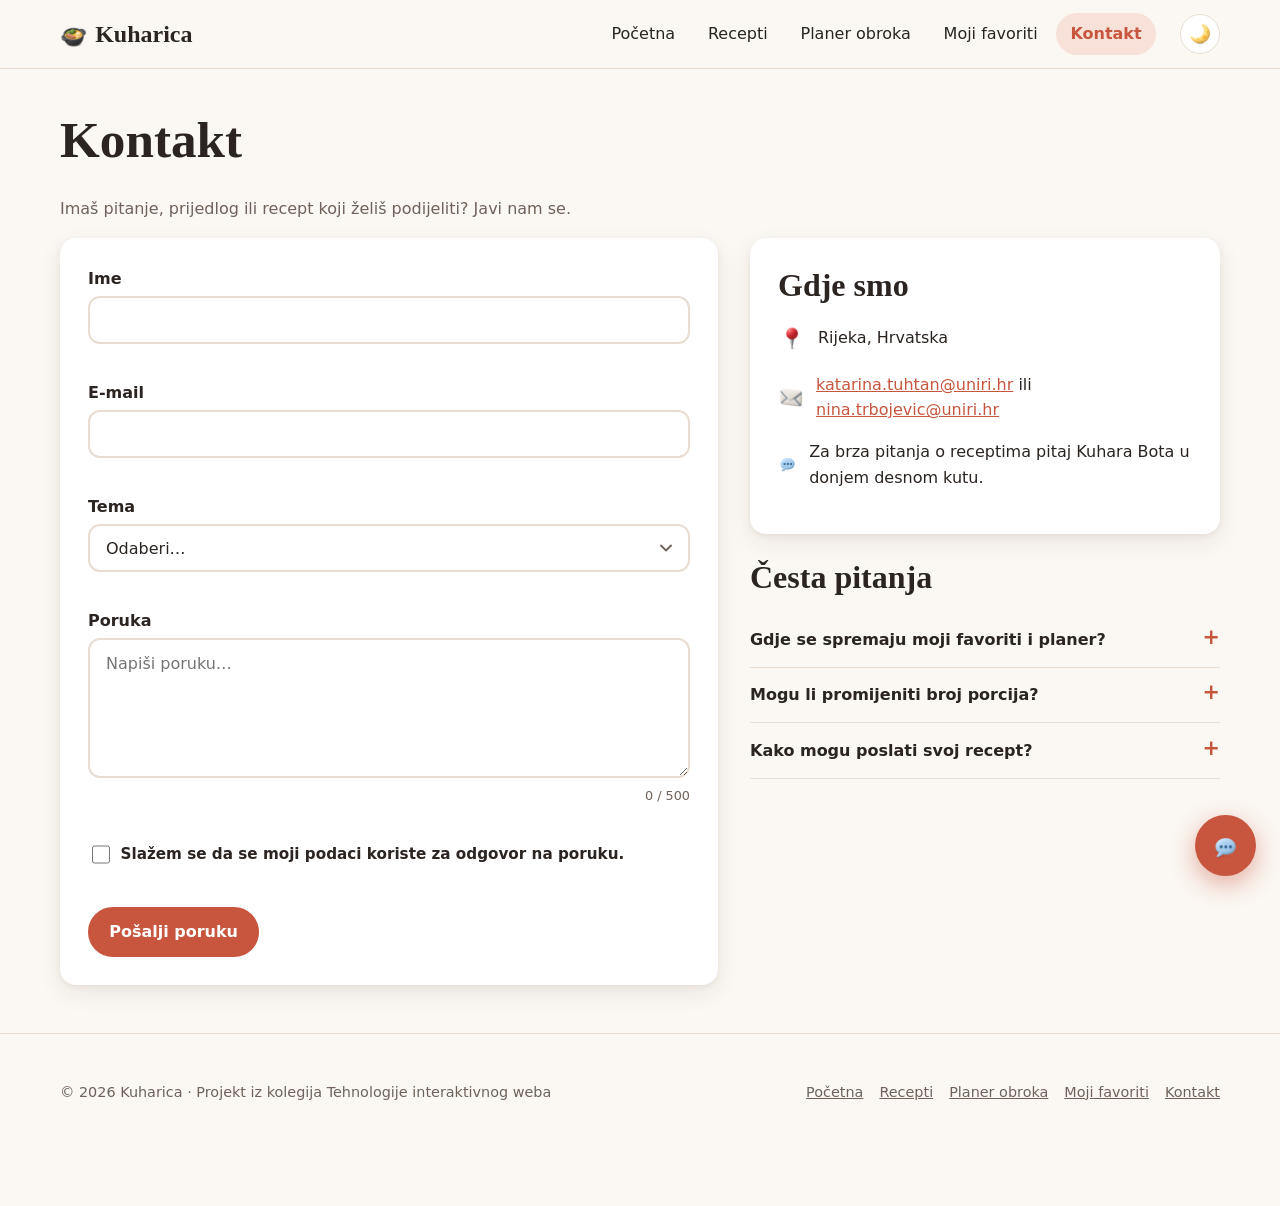
==== commit 0cd2de21: "changed Kuhar Bota to Kuhara Bota on contact and recipes pages Co-Authored-By: Claude Opus 5.5 <nore" ====
--- a/contact.html
+++ b/contact.html
@@ -103,7 +103,7 @@
               </p>
             </div>
             <div class="info-item"><span><img class="icon" src="images/icons/speech-bubble.png" alt=""></span>
-              <p>Za brza pitanja o receptima pitaj Kuhar Bota u donjem desnom kutu.</p>
+              <p>Za brza pitanja o receptima pitaj Kuhara Bota u donjem desnom kutu.</p>
             </div>
           </div>
 
